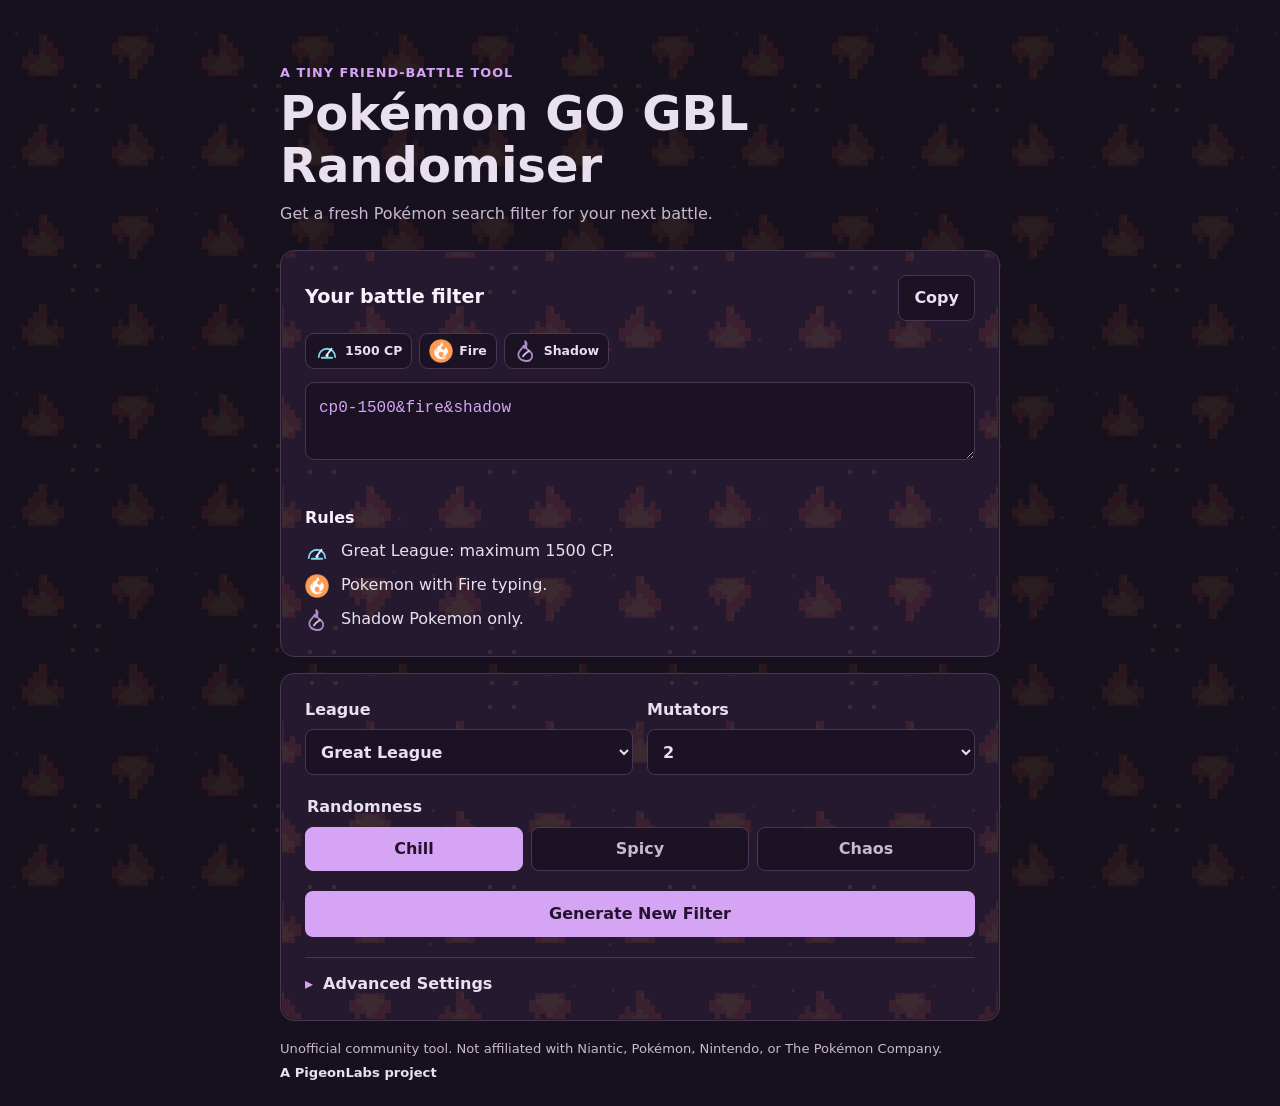
==== index.html @ b52ec67f "✨" ====
<!doctype html>
<html lang="en">
<head>
  <meta charset="utf-8">
  <meta name="viewport" content="width=device-width, initial-scale=1">
  <meta name="theme-color" content="#17111e">
  <meta name="description" content="Generate a fun Pokémon GO Battle League search filter for friend battles.">
  <title>Pokémon GO GBL Randomiser</title>
  <link rel="icon" type="image/svg+xml" href="./static/favicon.svg">
  <link rel="stylesheet" href="./styles.css">
</head>
<body>
  <main class="shell">
    <header class="masthead">
      <p class="eyebrow">A tiny friend-battle tool</p>
      <h1>Pokémon GO GBL Randomiser</h1>
      <p class="intro">Get a fresh Pokémon search filter for your next battle.</p>
    </header>

    <section class="result-panel" aria-labelledby="result-title">
      <div class="result-heading">
        <h2 id="result-title">Your battle filter</h2>
        <button class="button button-secondary" id="copy-filter" type="button">Copy</button>
      </div>
      <div id="filter-summary" class="filter-summary" aria-label="Active filter summary"></div>
      <label class="visually-hidden" for="search-output">Pokémon GO search string</label>
      <textarea id="search-output" rows="2" readonly spellcheck="false" aria-describedby="copy-status"></textarea>
      <p id="copy-status" class="status" role="status" aria-live="polite"></p>
      <h3>Rules</h3>
      <ul id="rule-list" class="rule-list" aria-live="polite"></ul>
      <p id="generation-note" class="generation-note" role="status" aria-live="polite"></p>
    </section>

    <form id="filter-form" class="controls">
      <div class="control-grid">
        <label class="control" for="league-select">
          <span>League</span>
          <select id="league-select" name="league">
            <option value="little">Little Cup</option>
            <option value="great" selected>Great League</option>
            <option value="ultra">Ultra League</option>
            <option value="master">Master League</option>
          </select>
        </label>

        <label class="control" for="mutator-count">
          <span>Mutators</span>
          <select id="mutator-count" name="count">
            <option value="1">1</option>
            <option value="2" selected>2</option>
            <option value="3">3</option>
            <option value="4">4</option>
            <option value="5">5</option>
            <option value="6">6</option>
          </select>
        </label>
      </div>

      <fieldset class="randomness-control">
        <legend>Randomness</legend>
        <div class="choice-row">
          <label class="choice"><input id="randomness-chill" type="radio" name="randomness" value="chill" checked><span>Chill</span></label>
          <label class="choice"><input id="randomness-spicy" type="radio" name="randomness" value="spicy"><span>Spicy</span></label>
          <label class="choice"><input id="randomness-chaos" type="radio" name="randomness" value="chaos"><span>Chaos</span></label>
        </div>
      </fieldset>

      <button class="button button-primary" type="submit">Generate New Filter</button>

      <details id="advanced-settings" class="advanced-settings">
        <summary>
          <span>Advanced Settings</span>
          <span id="advanced-customised" class="customised" hidden>Customised</span>
        </summary>
        <div class="advanced-content">
          <label class="control static-control" for="static-filter">
            <span>Static filter</span>
            <input id="static-filter" name="static-filter" type="text" autocomplete="off" placeholder="e.g. @dragon or !shadow">
            <small>Added to every generated search. Useful for custom Cups or house rules.</small>
          </label>

          <fieldset class="family-fieldset">
            <legend>Rule families</legend>
            <p class="family-guidance">Higher likelihood makes a family more likely to be selected.</p>
            <div id="primary-family-controls" class="family-grid"></div>
          </fieldset>

          <details class="additional-families">
            <summary>Additional rule families</summary>
            <div id="additional-family-controls" class="family-grid"></div>
          </details>

          <button id="reset-advanced" class="button button-secondary reset-button" type="button">Reset advanced settings</button>
        </div>
      </details>
    </form>

    <footer>
      <p>Unofficial community tool. Not affiliated with Niantic, Pokémon, Nintendo, or The Pokémon Company.</p>
      <p class="attribution">A PigeonLabs project</p>
    </footer>
  </main>

  <script src="./rule-data.js"></script>
  <script src="./rule-visuals.js"></script>
  <script src="./app.js"></script>
</body>
</html>
---- styles.css ----
:root {
  color-scheme: dark;
  --theme-bg-image: none;
  --theme-bg-position: 8% 14%, 76% 24%, 42% 82%;
  --theme-bg-opacity: 0.08;
  --bg: #17111e;
  --bg-secondary: #1d1425;
  --panel: #24192e;
  --panel-alt: #1b1224;
  --text-strong: #f7f1fb;
  --text: #e9e0ef;
  --text-muted: #c8b8d2;
  --text-subtle: #aa97b6;
  --border: #493653;
  --border-strong: #624a70;
  --accent: #d5a4f4;
  --accent-hover: #e2baf8;
  --accent-soft: #8964a0;
  --accent-ink: #24132f;
  --focus: #95dced;
  --slider-track: #44334f;
  --slider-fill: #b283d3;
  --slider-thumb: #ead5f7;
  --tooltip-bg: #0c0710;
  --tooltip-text: #fbf7ff;
}

html[data-theme="normal"] {
  --bg: #121311;
  --bg-secondary: #191a17;
  --panel: #1d1f1b;
  --panel-alt: #151713;
  --text-strong: #f4f3eb;
  --text: #e4e3db;
  --text-muted: #b9b8ae;
  --text-subtle: #a09f96;
  --border: #464840;
  --border-strong: #65675d;
  --accent: #b9b7a5;
  --accent-hover: #d0cebc;
  --accent-soft: #777668;
  --accent-ink: #222119;
  --focus: #dedbca;
  --slider-track: #41433d;
  --slider-fill: #a5a28f;
  --slider-thumb: #e1dfd1;
  --tooltip-bg: #090a08;
  --tooltip-text: #f5f4ee;
}

html[data-theme="fire"] {
  --bg: #17100e;
  --bg-secondary: #1c1310;
  --panel: #211512;
  --panel-alt: #190f0d;
  --text-strong: #fff0e8;
  --text: #f0e2db;
  --text-muted: #c7b1a7;
  --text-subtle: #ab968e;
  --border: #59372d;
  --border-strong: #765044;
  --accent: #e69762;
  --accent-hover: #f2aa78;
  --accent-soft: #8c5540;
  --accent-ink: #30180f;
  --focus: #a6d8e6;
  --slider-track: #51352e;
  --slider-fill: #d38254;
  --slider-thumb: #f4bb96;
  --tooltip-bg: #100a08;
  --tooltip-text: #fff4ef;
}

html[data-theme="water"] {
  --bg: #0c1219;
  --bg-secondary: #101821;
  --panel: #101b25;
  --panel-alt: #0d151d;
  --text-strong: #edf5fa;
  --text: #dce8ef;
  --text-muted: #afc1cc;
  --text-subtle: #93a8b5;
  --border: #30495c;
  --border-strong: #496a80;
  --accent: #79b6d8;
  --accent-hover: #91c8e5;
  --accent-soft: #476f89;
  --accent-ink: #102431;
  --focus: #d1d9ff;
  --slider-track: #304858;
  --slider-fill: #66a5c8;
  --slider-thumb: #b1d9eb;
  --tooltip-bg: #070d13;
  --tooltip-text: #f1f7fb;
}

html[data-theme="electric"] {
  --bg: #15140c;
  --bg-secondary: #1b190e;
  --panel: #211f12;
  --panel-alt: #19170d;
  --text-strong: #faf4d9;
  --text: #ebe4c9;
  --text-muted: #c6bd9d;
  --text-subtle: #a99f7e;
  --border: #51491f;
  --border-strong: #75682c;
  --accent: #d8c66b;
  --accent-hover: #ead880;
  --accent-soft: #86783a;
  --accent-ink: #29220b;
  --focus: #9fd7ee;
  --slider-track: #4c4526;
  --slider-fill: #c1ac52;
  --slider-thumb: #f0df91;
  --tooltip-bg: #100f08;
  --tooltip-text: #fffbe8;
}

html[data-theme="grass"] {
  --bg: #0c1511;
  --bg-secondary: #101a15;
  --panel: #101d17;
  --panel-alt: #0d1712;
  --text-strong: #f0f4e9;
  --text: #e2e9de;
  --text-muted: #b6c3b5;
  --text-subtle: #9ba99b;
  --border: #334b3d;
  --border-strong: #52715d;
  --accent: #a8dc75;
  --accent-hover: #bee891;
  --accent-soft: #607f50;
  --accent-ink: #18240e;
  --focus: #9ddff0;
  --slider-track: #384a3e;
  --slider-fill: #90c968;
  --slider-thumb: #d0ecad;
  --tooltip-bg: #080e0b;
  --tooltip-text: #f5f8f2;
}

html[data-theme="ice"] {
  --bg: #0f1519;
  --bg-secondary: #141c21;
  --panel: #192329;
  --panel-alt: #111a1f;
  --text-strong: #f0f6f7;
  --text: #e0ebed;
  --text-muted: #b5c8cc;
  --text-subtle: #98adb2;
  --border: #3b535b;
  --border-strong: #58747d;
  --accent: #9ac8d5;
  --accent-hover: #b3dae3;
  --accent-soft: #648893;
  --accent-ink: #17282d;
  --focus: #e0d8bd;
  --slider-track: #394e54;
  --slider-fill: #80b4c1;
  --slider-thumb: #c4e2e8;
  --tooltip-bg: #090f12;
  --tooltip-text: #f4f9fa;
}

html[data-theme="fighting"] {
  --bg: #17110f;
  --bg-secondary: #1d1512;
  --panel: #241815;
  --panel-alt: #1a120f;
  --text-strong: #fff0e9;
  --text: #f0e1dc;
  --text-muted: #c8b1a9;
  --text-subtle: #ab948d;
  --border: #5a3a32;
  --border-strong: #795247;
  --accent: #df927f;
  --accent-hover: #eba891;
  --accent-soft: #89594c;
  --accent-ink: #321a14;
  --focus: #9cdae5;
  --slider-track: #503832;
  --slider-fill: #c77b68;
  --slider-thumb: #f0b8a9;
  --tooltip-bg: #100a09;
  --tooltip-text: #fff5f1;
}

html[data-theme="poison"] {
  --bg: #151018;
  --bg-secondary: #1b1420;
  --panel: #211827;
  --panel-alt: #18121d;
  --text-strong: #f8effa;
  --text: #e9deec;
  --text-muted: #c3b2c9;
  --text-subtle: #a795b0;
  --border: #4c3855;
  --border-strong: #6e5279;
  --accent: #bc91bf;
  --accent-hover: #d1a8d3;
  --accent-soft: #79577f;
  --accent-ink: #291c2b;
  --focus: #9bd8e8;
  --slider-track: #49374e;
  --slider-fill: #a579aa;
  --slider-thumb: #d9b9dc;
  --tooltip-bg: #0c0810;
  --tooltip-text: #fbf4fc;
}

html[data-theme="ground"] {
  --bg: #17130e;
  --bg-secondary: #1d1811;
  --panel: #241d14;
  --panel-alt: #1a150f;
  --text-strong: #faf1e3;
  --text: #ebe1d1;
  --text-muted: #c8b89f;
  --text-subtle: #aa997f;
  --border: #594936;
  --border-strong: #796448;
  --accent: #d1a36d;
  --accent-hover: #e3b783;
  --accent-soft: #876747;
  --accent-ink: #2b1f11;
  --focus: #a3d9e5;
  --slider-track: #504331;
  --slider-fill: #ba8d5b;
  --slider-thumb: #e9c89f;
  --tooltip-bg: #100c08;
  --tooltip-text: #fff8ee;
}

html[data-theme="flying"] {
  --bg: #10141a;
  --bg-secondary: #151b23;
  --panel: #1b222c;
  --panel-alt: #121922;
  --text-strong: #f0f3fa;
  --text: #e0e6f0;
  --text-muted: #b2bfd1;
  --text-subtle: #95a3b6;
  --border: #3a485c;
  --border-strong: #566b86;
  --accent: #9db4d0;
  --accent-hover: #b4c8df;
  --accent-soft: #657f9e;
  --accent-ink: #1b2735;
  --focus: #d7dbb0;
  --slider-track: #3a4656;
  --slider-fill: #859fbd;
  --slider-thumb: #cad9e8;
  --tooltip-bg: #080c12;
  --tooltip-text: #f6f8fc;
}

html[data-theme="psychic"] {
  --bg: #171019;
  --bg-secondary: #1d1522;
  --panel: #241a2b;
  --panel-alt: #1a1320;
  --text-strong: #fbf0fa;
  --text: #eee0ec;
  --text-muted: #c9b2c8;
  --text-subtle: #ad94ad;
  --border: #583c58;
  --border-strong: #795778;
  --accent: #ca91bc;
  --accent-hover: #dda9d0;
  --accent-soft: #875d81;
  --accent-ink: #2d1b2a;
  --focus: #9ddce8;
  --slider-track: #503851;
  --slider-fill: #b47ba6;
  --slider-thumb: #e5bfdc;
  --tooltip-bg: #100a13;
  --tooltip-text: #fff5fd;
}

html[data-theme="bug"] {
  --bg: #13160d;
  --bg-secondary: #191d11;
  --panel: #202516;
  --panel-alt: #171b10;
  --text-strong: #f3f5e8;
  --text: #e4e8d9;
  --text-muted: #bcc4aa;
  --text-subtle: #a1aa8e;
  --border: #475037;
  --border-strong: #657348;
  --accent: #b4c778;
  --accent-hover: #cad98e;
  --accent-soft: #74834c;
  --accent-ink: #202710;
  --focus: #9ddfe8;
  --slider-track: #414a33;
  --slider-fill: #9caf60;
  --slider-thumb: #d5e29f;
  --tooltip-bg: #0b0f08;
  --tooltip-text: #f8faef;
}

html[data-theme="rock"] {
  --bg: #17130f;
  --bg-secondary: #1d1813;
  --panel: #241e17;
  --panel-alt: #1a1510;
  --text-strong: #faf2e8;
  --text: #ece2d7;
  --text-muted: #c7b9aa;
  --text-subtle: #aa9b8c;
  --border: #594a3a;
  --border-strong: #78634c;
  --accent: #c4a17c;
  --accent-hover: #d8b895;
  --accent-soft: #80674e;
  --accent-ink: #2a2117;
  --focus: #9fd8e5;
  --slider-track: #504438;
  --slider-fill: #ae8d6c;
  --slider-thumb: #e0c4a5;
  --tooltip-bg: #100c08;
  --tooltip-text: #fff8f0;
}

html[data-theme="ghost"] {
  --bg: #121018;
  --bg-secondary: #181420;
  --panel: #1a1623;
  --panel-alt: #14111c;
  --text-strong: #f5f1fa;
  --text: #e6e0ee;
  --text-muted: #bdb1cc;
  --text-subtle: #a296b1;
  --border: #493c59;
  --border-strong: #665477;
  --accent: #ad91cc;
  --accent-hover: #c3aad9;
  --accent-soft: #67547d;
  --accent-ink: #251c31;
  --focus: #8fd9e8;
  --slider-track: #43394e;
  --slider-fill: #987bb8;
  --slider-thumb: #d2c0e4;
  --tooltip-bg: #0b0810;
  --tooltip-text: #faf7ff;
}

html[data-theme="dragon"] {
  --bg: #11111a;
  --bg-secondary: #171724;
  --panel: #1d1d2c;
  --panel-alt: #141420;
  --text-strong: #f2f1fb;
  --text: #e2e1f0;
  --text-muted: #b6b6cc;
  --text-subtle: #999ab3;
  --border: #41415f;
  --border-strong: #5e5e81;
  --accent: #a99bdb;
  --accent-hover: #beb2e8;
  --accent-soft: #6e6394;
  --accent-ink: #211d35;
  --focus: #8cdae9;
  --slider-track: #3d3d57;
  --slider-fill: #9284c3;
  --slider-thumb: #d2c9ed;
  --tooltip-bg: #090911;
  --tooltip-text: #f7f6ff;
}

html[data-theme="dark"] {
  --bg: #101113;
  --bg-secondary: #161719;
  --panel: #1c1e20;
  --panel-alt: #131517;
  --text-strong: #f1f2f4;
  --text: #e0e2e5;
  --text-muted: #b4b7bc;
  --text-subtle: #999da3;
  --border: #414448;
  --border-strong: #60656a;
  --accent: #b0b2bc;
  --accent-hover: #c7c9d0;
  --accent-soft: #70737b;
  --accent-ink: #202226;
  --focus: #93dbe9;
  --slider-track: #404348;
  --slider-fill: #999ca6;
  --slider-thumb: #d6d8dd;
  --tooltip-bg: #08090a;
  --tooltip-text: #f6f7f8;
}

html[data-theme="steel"] {
  --bg: #101416;
  --bg-secondary: #161b1e;
  --panel: #181e21;
  --panel-alt: #12181b;
  --text-strong: #f0f5f5;
  --text: #e0e8e9;
  --text-muted: #b2c0c2;
  --text-subtle: #95a4a6;
  --border: #3f4d52;
  --border-strong: #5d7076;
  --accent: #9fb9bf;
  --accent-hover: #b6ccd1;
  --accent-soft: #62767b;
  --accent-ink: #1c292c;
  --focus: #d9d4ae;
  --slider-track: #3d494d;
  --slider-fill: #88a4aa;
  --slider-thumb: #cfdee0;
  --tooltip-bg: #080c0e;
  --tooltip-text: #f5f9fa;
}

html[data-theme="fairy"] {
  --bg: #171116;
  --bg-secondary: #1d151c;
  --panel: #211820;
  --panel-alt: #191219;
  --text-strong: #fff1f4;
  --text: #f0e2e7;
  --text-muted: #c9b4bd;
  --text-subtle: #ac96a0;
  --border: #593e55;
  --border-strong: #76566f;
  --accent: #d99abe;
  --accent-hover: #e7b0cf;
  --accent-soft: #865e76;
  --accent-ink: #301d29;
  --focus: #9bdeeb;
  --slider-track: #513b4d;
  --slider-fill: #c184a8;
  --slider-thumb: #efc5dc;
  --tooltip-bg: #10090f;
  --tooltip-text: #fff7fa;
}

* { box-sizing: border-box; }

body {
  min-width: 280px;
  min-height: 100vh;
  margin: 0;
  background: var(--bg);
  color: var(--text);
  font-family: system-ui, -apple-system, BlinkMacSystemFont, "Segoe UI", sans-serif;
  line-height: 1.5;
}

button, select, textarea, input { font: inherit; }
body { position: relative; isolation: isolate; }
body::before { position: fixed; z-index: 0; inset: 0; background-image: var(--theme-bg-image); background-repeat: repeat; background-size: clamp(132px, 23vw, 180px); background-position: var(--theme-bg-position); opacity: var(--theme-bg-opacity); pointer-events: none; content: ""; }
.shell { position: relative; z-index: 1; }

.shell {
  width: min(720px, calc(100% - 32px));
  margin: 0 auto;
  padding: clamp(24px, 7vh, 64px) 0 24px;
}

.masthead { margin-bottom: 24px; }
.eyebrow {
  margin: 0 0 6px;
  color: var(--accent);
  font-size: 0.8rem;
  font-weight: 750;
  letter-spacing: 0.08em;
  text-transform: uppercase;
}
h1 {
  max-width: 16ch;
  margin: 0;
  font-size: clamp(1.9rem, 6vw, 3rem);
  line-height: 1.08;
}
.intro { margin: 10px 0 0; color: var(--text-muted); }

.result-panel, .controls {
  position: relative;
  isolation: isolate;
  border: 1px solid var(--border);
  border-radius: 14px;
  background: var(--panel);
  padding: clamp(16px, 4vw, 24px);
}
.result-panel::before, .controls::before {
  position: absolute;
  z-index: 0;
  inset: 1px;
  border-radius: inherit;
  background-image: var(--theme-bg-image);
  background-repeat: repeat;
  background-size: clamp(132px, 23vw, 180px);
  background-position: var(--theme-bg-position);
  opacity: 0.1;
  pointer-events: none;
  content: "";
}
.result-panel > *, .controls > * { position: relative; z-index: 1; }
.result-panel { margin-bottom: 16px; }
.result-heading {
  display: flex;
  align-items: center;
  justify-content: space-between;
  gap: 12px;
  margin-bottom: 12px;
}
h2, h3 { margin: 0; color: var(--text-strong); }
h2 { font-size: 1.2rem; }
h3 { margin-top: 20px; font-size: 1rem; }

#search-output {
  display: block;
  width: 100%;
  min-height: 78px;
  resize: vertical;
  overflow-wrap: anywhere;
  border: 1px solid var(--border);
  border-radius: 9px;
  background: var(--panel-alt);
  color: var(--accent);
  padding: 13px;
  font-family: ui-monospace, SFMono-Regular, Consolas, monospace;
  font-size: 1rem;
  line-height: 1.5;
}
.status { min-height: 1.4em; margin: 6px 0 0; color: var(--accent); font-size: 0.9rem; }
.generation-note { min-height: 1.4em; margin: 8px 0 0; color: var(--text-muted); font-size: 0.88rem; }
.generation-note:empty { display: none; }
.filter-summary { display: flex; flex-wrap: wrap; align-items: center; gap: 7px; margin: 0 0 13px; min-width: 0; }
.filter-chip { display: inline-flex; align-items: center; gap: 6px; min-width: 0; max-width: 100%; border: 1px solid var(--border); border-radius: 9px; background: var(--panel-alt); color: var(--text); padding: 5px 9px; font-size: 0.78rem; font-weight: 750; line-height: 1.25; overflow-wrap: anywhere; }
.filter-chip-label { min-width: 0; }
.visual-icon { position: relative; display: inline-grid; flex: 0 0 auto; width: 24px; height: 24px; place-items: center; }
.visual-icon img { display: block; width: 100%; height: 100%; object-fit: contain; }
.visual-icon--missing img { visibility: hidden; }
.visual-icon--missing::before { width: 8px; height: 8px; border-radius: 50%; background: var(--accent); content: ""; }
.visual-indicator { position: absolute; z-index: 1; display: grid; min-width: 12px; height: 12px; place-items: center; border: 1px solid var(--panel); border-radius: 999px; background: var(--accent); color: var(--accent-ink); font-size: 9px; font-weight: 900; line-height: 1; }
.visual-indicator--move { right: -3px; bottom: -2px; }
.visual-indicator--ban { top: -3px; right: -3px; background: #f08b98; color: #30171a; }
.rule-list { display: grid; gap: 9px; margin: 9px 0 0; padding: 0; color: var(--text); list-style: none; }
.rule-list li { display: flex; align-items: flex-start; gap: 10px; min-width: 0; }
.rule-visual { display: inline-flex; flex: 0 0 auto; align-items: center; gap: 2px; min-width: 26px; padding-top: 1px; }
.rule-visual--chip { flex-basis: auto; min-width: 0; padding: 0; }
.rule-visual .visual-icon { width: 24px; height: 24px; }
.rule-marker { display: block; width: 9px; height: 9px; margin: 7px auto 0; border: 2px solid var(--accent); border-radius: 50%; opacity: 0.8; }
.rule-description { min-width: 0; overflow-wrap: anywhere; }

.controls { display: grid; gap: 20px; }
.control-grid { display: grid; grid-template-columns: repeat(2, minmax(0, 1fr)); gap: 14px; }
.control { display: grid; gap: 7px; font-weight: 700; }
select {
  width: 100%;
  min-height: 46px;
  border: 1px solid var(--border);
  border-radius: 8px;
  background: var(--panel-alt);
  color: var(--text);
  padding: 8px 11px;
}
fieldset { min-width: 0; margin: 0; padding: 0; border: 0; }
legend { margin-bottom: 8px; font-weight: 700; }
.choice-row { display: grid; grid-template-columns: repeat(3, 1fr); gap: 8px; }
.choice { position: relative; display: block; cursor: pointer; }
.choice input { position: absolute; inset: 0; width: 100%; height: 100%; margin: 0; opacity: 0; cursor: pointer; }
.choice span {
  display: grid;
  min-height: 44px;
  place-items: center;
  border: 1px solid var(--border);
  border-radius: 8px;
  background: var(--panel-alt);
  color: var(--text-muted);
  font-weight: 750;
}
.choice input:checked + span { border-color: var(--accent); background: var(--accent); color: var(--accent-ink); }
.choice input:focus-visible + span { outline: 3px solid var(--focus); outline-offset: 3px; }

.button {
  min-height: 46px;
  border: 1px solid transparent;
  border-radius: 8px;
  padding: 9px 15px;
  font-weight: 800;
  cursor: pointer;
  transition: filter 120ms ease, transform 120ms ease;
}
.button-primary { width: 100%; background: var(--accent); color: var(--accent-ink); }
.button-secondary { flex: 0 0 auto; background: var(--panel-alt); color: var(--text); border-color: var(--border); }
.button:hover { filter: brightness(1.12); }
.button:active { transform: translateY(1px); filter: brightness(0.96); }
.button:focus-visible, select:focus-visible, #search-output:focus-visible {
  outline: 3px solid var(--focus);
  outline-offset: 3px;
}

.advanced-settings {
  border-top: 1px solid var(--border);
  padding-top: 14px;
}
.advanced-settings > summary, .additional-families > summary {
  display: flex;
  align-items: center;
  gap: 10px;
  color: var(--text);
  font-weight: 750;
  cursor: pointer;
}
.advanced-settings > summary, .additional-families > summary { list-style: none; }
.advanced-settings > summary::-webkit-details-marker, .additional-families > summary::-webkit-details-marker { display: none; }
.advanced-settings > summary::before, .additional-families > summary::before {
  content: "▸";
  color: var(--accent);
  transition: transform 120ms ease;
}
.advanced-settings[open] > summary::before, .additional-families[open] > summary::before { transform: rotate(90deg); }
.advanced-settings > summary:focus-visible, .additional-families > summary:focus-visible {
  outline: 3px solid var(--focus);
  outline-offset: 4px;
  border-radius: 3px;
}
.customised {
  border: 1px solid var(--border);
  border-radius: 999px;
  padding: 2px 8px;
  color: var(--accent);
  font-size: 0.75rem;
  font-weight: 700;
}
.advanced-content { display: grid; gap: 18px; padding-top: 18px; }
.static-control input[type="text"] {
  width: 100%;
  min-height: 44px;
  border: 1px solid var(--border);
  border-radius: 8px;
  background: var(--panel-alt);
  color: var(--text);
  padding: 8px 11px;
}
.static-control small { color: var(--text-muted); font-weight: 400; }
.family-fieldset { display: grid; gap: 9px; }
.family-guidance { margin: -4px 0 0; color: var(--text-muted); font-size: 0.86rem; }
.family-grid { display: grid; grid-template-columns: repeat(2, minmax(0, 1fr)); gap: 8px; }
.family-setting {
  display: grid;
  grid-template-columns: minmax(0, 1fr) minmax(112px, 0.86fr);
  grid-template-areas: "toggle likelihood" "description likelihood";
  align-items: center;
  gap: 4px 10px;
  min-width: 0;
  border: 1px solid var(--border);
  border-radius: 8px;
  background: var(--panel-alt);
  padding: 9px 10px;
}
.family-toggle { grid-area: toggle; display: flex; align-items: center; gap: 8px; min-width: 0; font-size: 0.88rem; font-weight: 650; color: var(--text-strong); }
.family-toggle input { width: 17px; height: 17px; flex: 0 0 auto; accent-color: var(--accent); }
.family-description { grid-area: description; display: block; margin-left: 25px; color: var(--text-muted); font-size: 0.74rem; font-weight: 400; line-height: 1.35; }
.family-setting.is-disabled .family-toggle span { color: var(--text-subtle); }
.family-toggle span { overflow-wrap: anywhere; }
.family-weight {
  grid-area: likelihood;
  display: grid;
  grid-template-columns: minmax(0, 1fr) 1.5em;
  grid-template-rows: auto auto;
  align-items: center;
  gap: 4px 7px;
  min-width: 0;
}

.family-weight::before { grid-column: 1 / -1; content: "Likelihood"; color: var(--text-muted); font-size: 0.72rem; }
.family-weight input[type="range"] { width: 100%; min-width: 0; height: 22px; margin: 0; padding: 0; appearance: none; background: transparent; cursor: pointer; }
.family-weight input[type="range"]::-webkit-slider-runnable-track { height: 6px; border-radius: 999px; background: linear-gradient(to right, var(--slider-fill) 0 var(--range-progress, 0%), var(--slider-track) var(--range-progress, 0%) 100%); }
.family-weight input[type="range"]::-moz-range-track { height: 6px; border-radius: 999px; background: var(--slider-track); }
.family-weight input[type="range"]::-moz-range-progress { height: 6px; border-radius: 999px; background: var(--slider-fill); }
.family-weight input[type="range"]::-webkit-slider-thumb { width: 16px; height: 16px; margin-top: -5px; appearance: none; border: 2px solid var(--panel); border-radius: 50%; background: var(--slider-thumb); box-shadow: 0 0 0 1px var(--border-strong); }
.family-weight input[type="range"]::-moz-range-thumb { width: 12px; height: 12px; border: 2px solid var(--panel); border-radius: 50%; background: var(--slider-thumb); box-shadow: 0 0 0 1px var(--border-strong); }
.family-weight output { color: var(--text); font-size: 0.8rem; text-align: right; font-variant-numeric: tabular-nums; }
.family-toggle input:focus-visible, .family-weight input:focus-visible, .static-control input:focus-visible { outline: 3px solid var(--focus); outline-offset: 3px; }
.additional-families { border-top: 1px solid var(--border); padding-top: 12px; }
.additional-families > summary { color: var(--text-muted); font-size: 0.9rem; }
.additional-families .family-grid { margin-top: 12px; }
.reset-button { justify-self: start; }
footer { margin-top: 18px; color: var(--text-muted); font-size: 0.82rem; }
footer p { margin: 0; }
.attribution { margin-top: 4px; color: var(--text); font-weight: 650; }
.visually-hidden {
  position: absolute;
  width: 1px;
  height: 1px;
  padding: 0;
  margin: -1px;
  overflow: hidden;
  clip: rect(0, 0, 0, 0);
  white-space: nowrap;
  border: 0;
}
@media (max-width: 520px) {
  .shell { width: min(100% - 22px, 720px); padding-top: 28px; }
  .control-grid { grid-template-columns: 1fr; }
  .family-grid { grid-template-columns: 1fr; }
  .result-heading { align-items: flex-start; }
  .button-secondary { min-width: 80px; }
}

@media (prefers-reduced-motion: reduce) {
  *, *::before, *::after { scroll-behavior: auto !important; transition-duration: 0.01ms !important; }
}
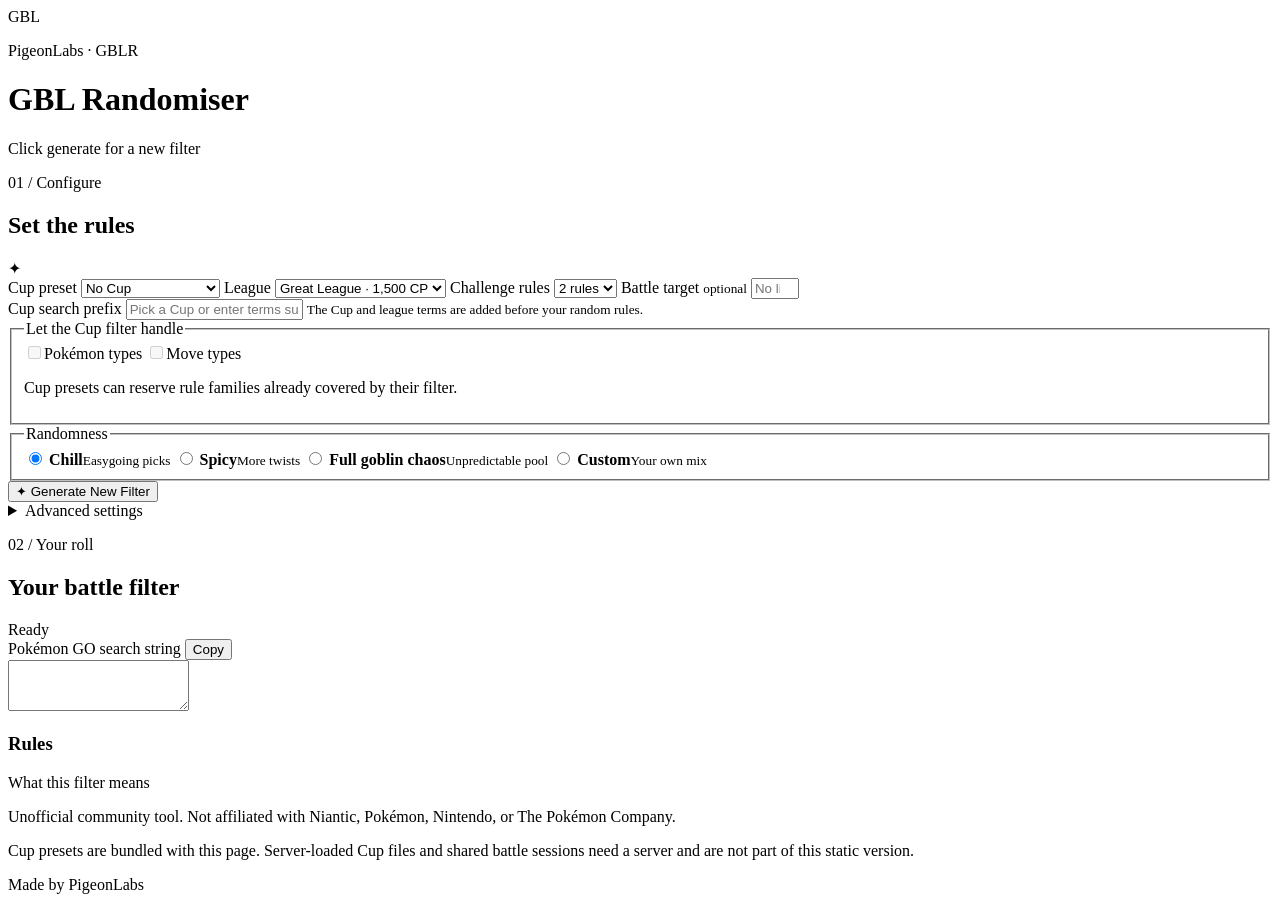
==== commit 2483ddac: "Add files via upload" ====
--- a/index.html
+++ b/index.html
@@ -1,108 +1,191 @@
-<!doctype html>
-<html lang="en">
-<head>
-  <meta charset="utf-8">
-  <meta name="viewport" content="width=device-width, initial-scale=1">
-  <meta name="theme-color" content="#17111e">
-  <meta name="description" content="Generate a fun Pokémon GO Battle League search filter for friend battles.">
-  <title>Pokémon GO GBL Randomiser</title>
-  <link rel="icon" type="image/svg+xml" href="./static/favicon.svg">
-  <link rel="stylesheet" href="./styles.css">
-</head>
-<body>
-  <main class="shell">
-    <header class="masthead">
-      <p class="eyebrow">A tiny friend-battle tool</p>
-      <h1>Pokémon GO GBL Randomiser</h1>
-      <p class="intro">Get a fresh Pokémon search filter for your next battle.</p>
-    </header>
-
-    <section class="result-panel" aria-labelledby="result-title">
-      <div class="result-heading">
-        <h2 id="result-title">Your battle filter</h2>
-        <button class="button button-secondary" id="copy-filter" type="button">Copy</button>
-      </div>
-      <div id="filter-summary" class="filter-summary" aria-label="Active filter summary"></div>
-      <label class="visually-hidden" for="search-output">Pokémon GO search string</label>
-      <textarea id="search-output" rows="2" readonly spellcheck="false" aria-describedby="copy-status"></textarea>
-      <p id="copy-status" class="status" role="status" aria-live="polite"></p>
-      <h3>Rules</h3>
-      <ul id="rule-list" class="rule-list" aria-live="polite"></ul>
-      <p id="generation-note" class="generation-note" role="status" aria-live="polite"></p>
-    </section>
-
-    <form id="filter-form" class="controls">
-      <div class="control-grid">
-        <label class="control" for="league-select">
-          <span>League</span>
-          <select id="league-select" name="league">
-            <option value="little">Little Cup</option>
-            <option value="great" selected>Great League</option>
-            <option value="ultra">Ultra League</option>
-            <option value="master">Master League</option>
-          </select>
-        </label>
-
-        <label class="control" for="mutator-count">
-          <span>Mutators</span>
-          <select id="mutator-count" name="count">
-            <option value="1">1</option>
-            <option value="2" selected>2</option>
-            <option value="3">3</option>
-            <option value="4">4</option>
-            <option value="5">5</option>
-            <option value="6">6</option>
-          </select>
-        </label>
-      </div>
-
-      <fieldset class="randomness-control">
-        <legend>Randomness</legend>
-        <div class="choice-row">
-          <label class="choice"><input id="randomness-chill" type="radio" name="randomness" value="chill" checked><span>Chill</span></label>
-          <label class="choice"><input id="randomness-spicy" type="radio" name="randomness" value="spicy"><span>Spicy</span></label>
-          <label class="choice"><input id="randomness-chaos" type="radio" name="randomness" value="chaos"><span>Chaos</span></label>
-        </div>
-      </fieldset>
-
-      <button class="button button-primary" type="submit">Generate New Filter</button>
-
-      <details id="advanced-settings" class="advanced-settings">
-        <summary>
-          <span>Advanced Settings</span>
-          <span id="advanced-customised" class="customised" hidden>Customised</span>
-        </summary>
-        <div class="advanced-content">
-          <label class="control static-control" for="static-filter">
-            <span>Static filter</span>
-            <input id="static-filter" name="static-filter" type="text" autocomplete="off" placeholder="e.g. @dragon or !shadow">
-            <small>Added to every generated search. Useful for custom Cups or house rules.</small>
-          </label>
-
-          <fieldset class="family-fieldset">
-            <legend>Rule families</legend>
-            <p class="family-guidance">Higher likelihood makes a family more likely to be selected.</p>
-            <div id="primary-family-controls" class="family-grid"></div>
-          </fieldset>
-
-          <details class="additional-families">
-            <summary>Additional rule families</summary>
-            <div id="additional-family-controls" class="family-grid"></div>
-          </details>
-
-          <button id="reset-advanced" class="button button-secondary reset-button" type="button">Reset advanced settings</button>
-        </div>
-      </details>
-    </form>
-
-    <footer>
-      <p>Unofficial community tool. Not affiliated with Niantic, Pokémon, Nintendo, or The Pokémon Company.</p>
-      <p class="attribution">A PigeonLabs project</p>
-    </footer>
-  </main>
-
-  <script src="./rule-data.js"></script>
-  <script src="./rule-visuals.js"></script>
-  <script src="./app.js"></script>
-</body>
+<!doctype html>
+<html lang="en">
+<head>
+  <meta charset="utf-8">
+  <meta name="viewport" content="width=device-width, initial-scale=1">
+  <meta name="theme-color" content="#17111e">
+  <meta name="description" content="Make a Pokémon GO Battle League filter for your next friendly battle.">
+  <title>GBL Randomiser — PigeonLabs</title>
+  <link rel="icon" type="image/svg+xml" href="./static/favicon.svg">
+  <link rel="stylesheet" href="./static/css/app.css">
+</head>
+<body>
+  <main class="shell">
+    <header class="masthead">
+      <div class="brand-line">
+        <span class="brand-mark" aria-hidden="true">GBL</span>
+        <p class="eyebrow">PigeonLabs · GBLR</p>
+      </div>
+      <h1>GBL <span>Randomiser</span></h1>
+      <p class="intro">Click generate for a new filter</p>
+    </header>
+
+    <div class="workspace">
+      <form id="filter-form" class="panel controls-panel">
+        <div class="panel-heading">
+          <div>
+            <p class="section-kicker">01 / Configure</p>
+            <h2>Set the rules</h2>
+          </div>
+          <span class="heading-spark" aria-hidden="true">✦</span>
+        </div>
+
+        <div class="control-grid">
+          <label class="control" for="cup-select">
+            <span>Cup preset</span>
+            <select id="cup-select" name="cup">
+              <option value="">No Cup</option>
+              <option value="element">Element Cup</option>
+              <option value="fantasy">Fantasy Cup</option>
+              <option value="fossil">Fossil Cup</option>
+              <option value="halloween">Halloween Cup</option>
+              <option value="holiday">Holiday Cup</option>
+              <option value="jungle">Jungle Cup</option>
+              <option value="love">Love Cup</option>
+              <option value="rock">Rock Cup</option>
+              <option value="scroll">Scroll Cup</option>
+              <option value="custom">Custom Cup filter…</option>
+            </select>
+          </label>
+
+          <label class="control" for="league-select">
+            <span>League</span>
+            <select id="league-select" name="league">
+              <option value="little">Little Cup · 500 CP</option>
+              <option value="great" selected>Great League · 1,500 CP</option>
+              <option value="ultra">Ultra League · 2,500 CP</option>
+              <option value="master">Master League · no cap</option>
+            </select>
+          </label>
+
+          <label class="control" for="mutator-count">
+            <span>Challenge rules</span>
+            <select id="mutator-count" name="count">
+              <option value="1">1 rule</option>
+              <option value="2" selected>2 rules</option>
+              <option value="3">3 rules</option>
+              <option value="4">4 rules</option>
+              <option value="5">5 rules</option>
+              <option value="6">6 rules</option>
+            </select>
+          </label>
+
+          <label class="control" for="battle-target">
+            <span>Battle target <small>optional</small></span>
+            <input id="battle-target" name="battle-target" type="number" min="1" max="99" inputmode="numeric" placeholder="No limit">
+          </label>
+        </div>
+
+        <label class="control cup-prefix-control" for="cup-prefix">
+          <span>Cup search prefix</span>
+          <input id="cup-prefix" name="cup-prefix" type="text" autocomplete="off" spellcheck="false" placeholder="Pick a Cup or enter terms such as rock&!@rock">
+          <small id="cup-help">The Cup and league terms are added before your random rules.</small>
+        </label>
+
+        <fieldset id="cup-locks" class="cup-locks" disabled>
+          <legend>Let the Cup filter handle</legend>
+          <label><input id="cup-lock-types" type="checkbox"><span>Pokémon types</span></label>
+          <label><input id="cup-lock-moves" type="checkbox"><span>Move types</span></label>
+          <p id="cup-lock-note">Cup presets can reserve rule families already covered by their filter.</p>
+        </fieldset>
+
+        <fieldset class="profile-fieldset">
+          <legend>Randomness</legend>
+          <div class="profile-grid" role="radiogroup" aria-label="Randomness profile">
+            <label class="profile-choice">
+              <input type="radio" name="randomness" value="chill" checked>
+              <span><strong>Chill</strong><small>Easygoing picks</small></span>
+            </label>
+            <label class="profile-choice">
+              <input type="radio" name="randomness" value="spicy">
+              <span><strong>Spicy</strong><small>More twists</small></span>
+            </label>
+            <label class="profile-choice profile-chaos">
+              <input type="radio" name="randomness" value="chaos">
+              <span><strong>Full goblin chaos</strong><small>Unpredictable pool</small></span>
+            </label>
+            <label class="profile-choice">
+              <input type="radio" name="randomness" value="custom">
+              <span><strong>Custom</strong><small>Your own mix</small></span>
+            </label>
+          </div>
+        </fieldset>
+
+        <button class="button button-primary generate-button" type="submit">
+          <span aria-hidden="true">✦</span> Generate New Filter
+        </button>
+
+        <details class="advanced-settings">
+          <summary>
+            <span>Advanced settings</span>
+            <span id="custom-badge" class="custom-badge" hidden>Custom</span>
+          </summary>
+          <div class="advanced-content">
+            <label class="control extra-filter-control" for="extra-filter">
+              <span>Extra search terms</span>
+              <input id="extra-filter" name="extra-filter" type="text" autocomplete="off" spellcheck="false" placeholder="e.g. !shadow or tag:practice">
+              <small>Added to every filter. Useful for house rules and your own saved Cup terms.</small>
+            </label>
+
+            <fieldset class="family-fieldset">
+              <legend>Rule families</legend>
+              <p class="family-guidance">Turn a family off or adjust how often it appears. Changes switch the profile to Custom.</p>
+              <div id="primary-family-controls" class="family-grid"></div>
+            </fieldset>
+
+            <details class="additional-families">
+              <summary>Additional rule families</summary>
+              <div class="additional-family-options">
+                <label class="additional-family-toggle" for="additional-families-enabled">
+                  <input id="additional-families-enabled" type="checkbox" aria-describedby="additional-family-warning">
+                  <span>Enable additional rule families</span>
+                </label>
+                <span id="additional-family-state" class="additional-family-state" aria-live="polite">Not participating</span>
+              </div>
+              <p id="additional-family-warning" class="additional-family-warning" hidden>These rules can create very restrictive or occasionally unusable filter combinations. Test generated filters before relying on them.</p>
+              <div id="additional-family-controls" class="family-grid additional-family-controls is-opted-out"></div>
+            </details>
+
+            <button id="reset-advanced" class="button button-secondary reset-button" type="button">Reset rule settings</button>
+          </div>
+        </details>
+      </form>
+
+      <section class="panel result-panel" aria-labelledby="result-title">
+        <div class="panel-heading result-heading">
+          <div>
+            <p class="section-kicker">02 / Your roll</p>
+            <h2 id="result-title">Your battle filter</h2>
+          </div>
+          <span id="battle-status" class="battle-status" aria-live="polite">Ready</span>
+        </div>
+
+        <div id="filter-summary" class="filter-summary" role="list" aria-label="Filter summary"></div>
+
+        <div class="search-heading">
+          <label for="search-output">Pokémon GO search string</label>
+          <button id="copy-filter" class="button button-copy" type="button">Copy</button>
+        </div>
+        <textarea id="search-output" rows="3" readonly spellcheck="false" wrap="soft" aria-describedby="copy-status"></textarea>
+        <p id="copy-status" class="copy-status" role="status" aria-live="polite"></p>
+
+        <div class="rules-heading">
+          <h3>Rules</h3>
+          <span class="rules-heading-note">What this filter means</span>
+        </div>
+        <ul id="rule-list" class="rule-list" aria-live="polite"></ul>
+        <p id="generation-note" class="generation-note" role="status" aria-live="polite"></p>
+      </section>
+    </div>
+
+    <footer class="site-footer">
+      <p>Unofficial community tool. Not affiliated with Niantic, Pokémon, Nintendo, or The Pokémon Company.</p>
+      <p class="static-note">Cup presets are bundled with this page. Server-loaded Cup files and shared battle sessions need a server and are not part of this static version.</p>
+      <p class="attribution">Made by PigeonLabs</p>
+    </footer>
+  </main>
+
+  <script src="./static/js/rule-data.js"></script>
+  <script src="./static/js/app.js"></script>
+</body>
 </html>
